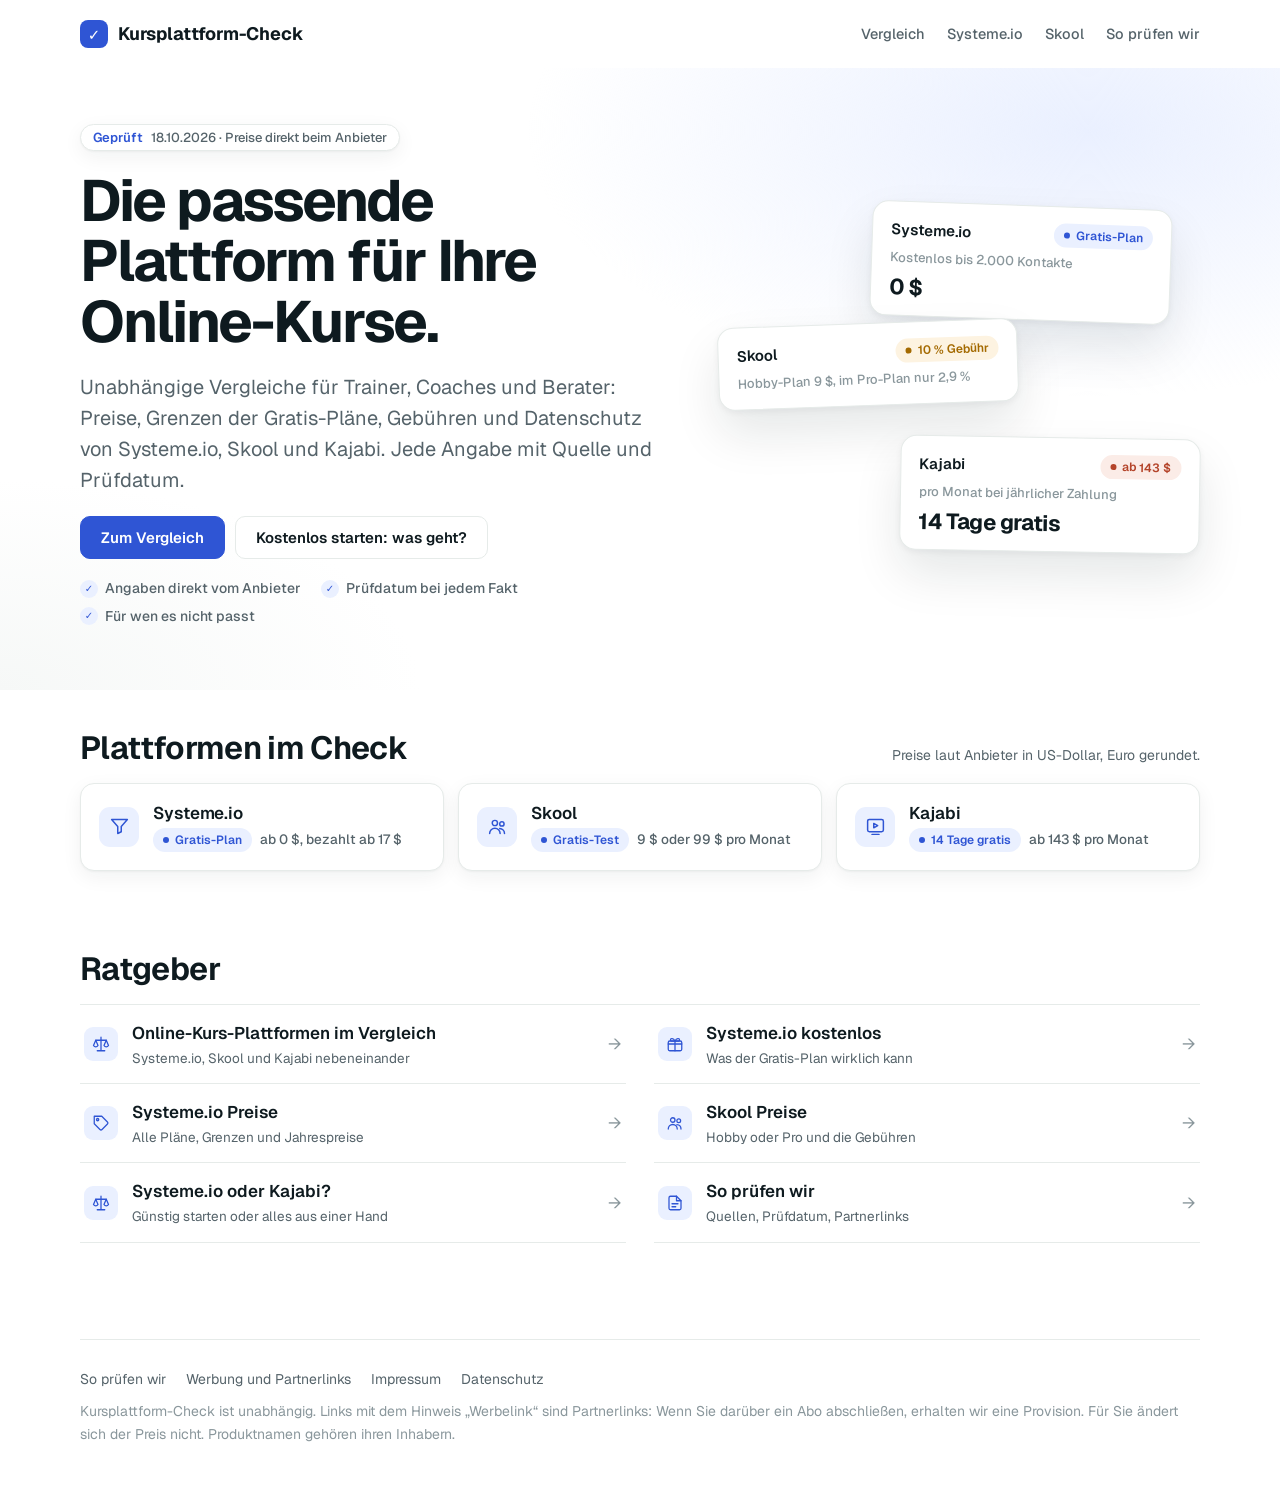
==== index.html @ 0caf2f84 "Kursplattform-Check: erste Version mit 10 Seiten Co-Authored-By: Claude Opus 5.5 <noreply@anthropic." ====
<!doctype html>
<html lang="de">
<head>
<meta charset="utf-8">
<meta name="viewport" content="width=device-width, initial-scale=1, viewport-fit=cover">
<title>Kursplattform-Check: Online-Kurs-Plattformen im Vergleich</title>
<meta name="description" content="Unabhängiger Vergleich für Trainer, Coaches und Berater: Preise, Gratis-Pläne, Gebühren und Datenschutz von Systeme.io, Skool und Kajabi. Geprüft am 18.10.2026.">
<link rel="canonical" href="https://kursplattformcheck.com/">
<link rel="icon" href="/favicon.svg" type="image/svg+xml">
<meta property="og:type" content="article"><meta property="og:site_name" content="Kursplattform-Check"><meta property="og:title" content="Kursplattform-Check: Online-Kurs-Plattformen im Vergleich"><meta property="og:description" content="Unabhängiger Vergleich für Trainer, Coaches und Berater: Preise, Gratis-Pläne, Gebühren und Datenschutz von Systeme.io, Skool und Kajabi. Geprüft am 18.10.2026."><meta property="og:url" content="https://kursplattformcheck.com/"><meta property="og:locale" content="de_DE">
<script type="application/ld+json">{"@context": "https://schema.org", "@type": "WebPage", "name": "Kursplattform-Check: Online-Kurs-Plattformen im Vergleich", "description": "Unabhängiger Vergleich für Trainer, Coaches und Berater: Preise, Gratis-Pläne, Gebühren und Datenschutz von Systeme.io, Skool und Kajabi. Geprüft am 18.10.2026.", "url": "https://kursplattformcheck.com/", "inLanguage": "de", "dateModified": "2026-10-18", "publisher": {"@type": "Organization", "name": "Kursplattform-Check", "url": "https://kursplattformcheck.com/"}}</script>
<link rel="preconnect" href="https://fonts.googleapis.com">
<link rel="preconnect" href="https://fonts.gstatic.com" crossorigin>
<link rel="stylesheet" href="https://fonts.googleapis.com/css2?family=Geist:wght@400;500;600;700&family=Geist+Mono:wght@500&display=swap">
<link rel="stylesheet" href="/styles.css">
</head>
<body>
<div class="wrap">
  <header class="mast">
    <a class="logo" href="/"><span class="tick" aria-hidden="true">✓</span>Kursplattform-Check</a>
    <nav class="nav" aria-label="Hauptnavigation">
      <a href="/online-kurs-plattformen-vergleich">Vergleich</a>
      <a href="/systeme-io">Systeme.io</a>
      <a href="/skool-preise">Skool</a>
      <a href="/so-pruefen-wir">So prüfen wir</a>
    </nav>
  </header>
  <main>
    <section class="home-hero wide">
      <div class="copy">
        <span class="pill"><b>Geprüft</b> 18.10.2026 · Preise direkt beim Anbieter</span>
        <h1>Die passende Plattform für Ihre Online-Kurse.</h1>
        <p class="lede">Unabhängige Vergleiche für Trainer, Coaches und Berater: Preise, Grenzen der Gratis-Pläne, Gebühren und Datenschutz von Systeme.io, Skool und Kajabi. Jede Angabe mit Quelle und Prüfdatum.</p>
        <div class="actions">
          <a class="btn" href="/online-kurs-plattformen-vergleich">Zum Vergleich</a>
          <a class="btn ghost" href="/systeme-io-kostenlos">Kostenlos starten: was geht?</a>
        </div>
        <ul class="trustline"><li>Angaben direkt vom Anbieter</li><li>Prüfdatum bei jedem Fakt</li><li>Für wen es nicht passt</li></ul>
      </div>
      <div class="stack" aria-hidden="true">
        <div class="mini m1"><div class="row"><span class="t">Systeme.io</span><span class="chip open">Gratis-Plan</span></div><span class="k">Kostenlos bis 2.000 Kontakte</span><span class="v">0 $</span></div>
        <div class="mini m2"><div class="row"><span class="t">Skool</span><span class="chip paused">10 % Gebühr</span></div><span class="k">Hobby-Plan 9 $, im Pro-Plan nur 2,9 %</span></div>
        <div class="mini m3"><div class="row"><span class="t">Kajabi</span><span class="chip closed">ab 143 $</span></div><span class="k">pro Monat bei jährlicher Zahlung</span><span class="v">14 Tage gratis</span></div>
      </div>
    </section>

    <section class="wide" aria-labelledby="p-h">
      <div class="section-head"><h2 id="p-h">Plattformen im Check</h2><p class="small">Preise laut Anbieter in US-Dollar, Euro gerundet.</p></div>
      <div class="grid3">
        <a class="prog" href="/systeme-io"><span class="ico"><svg viewBox="0 0 24 24" fill="none" stroke="currentColor" stroke-width="1.7" stroke-linecap="round" stroke-linejoin="round" aria-hidden="true"><path d="M3 4h18l-7 8v6l-4 2v-8z"/></svg></span><h3>Systeme.io</h3><span class="meta"><span class="chip open">Gratis-Plan</span><span>ab 0 $, bezahlt ab 17 $</span></span></a>
        <a class="prog" href="/skool-preise"><span class="ico"><svg viewBox="0 0 24 24" fill="none" stroke="currentColor" stroke-width="1.7" stroke-linecap="round" stroke-linejoin="round" aria-hidden="true"><circle cx="9" cy="8" r="3"/><circle cx="17" cy="9" r="2.5"/><path d="M3 20c0-3.3 2.7-6 6-6s6 2.7 6 6M14.5 14.2c3 .2 5.5 2.6 5.5 5.8"/></svg></span><h3>Skool</h3><span class="meta"><span class="chip open">Gratis-Test</span><span>9 $ oder 99 $ pro Monat</span></span></a>
        <a class="prog" href="/systeme-io-vs-kajabi"><span class="ico"><svg viewBox="0 0 24 24" fill="none" stroke="currentColor" stroke-width="1.7" stroke-linecap="round" stroke-linejoin="round" aria-hidden="true"><rect x="3" y="4" width="18" height="14" rx="2"/><path d="M10 8.5v5l4.5-2.5z"/><path d="M8 21h8"/></svg></span><h3>Kajabi</h3><span class="meta"><span class="chip open">14 Tage gratis</span><span>ab 143 $ pro Monat</span></span></a>
      </div>
    </section>

    <section class="wide" aria-labelledby="g-h">
      <h2 id="g-h">Ratgeber</h2>
      <div class="linklist">
        <a href="/online-kurs-plattformen-vergleich"><span class="ico"><svg viewBox="0 0 24 24" fill="none" stroke="currentColor" stroke-width="1.7" stroke-linecap="round" stroke-linejoin="round" aria-hidden="true"><path d="M12 3v18M7 21h10M5 7h14"/><path d="M5 7l-3 7a3.5 3.5 0 0 0 6 0zM19 7l-3 7a3.5 3.5 0 0 0 6 0z"/></svg></span><span><b>Online-Kurs-Plattformen im Vergleich</b><span class="sub">Systeme.io, Skool und Kajabi nebeneinander</span></span></a>
        <a href="/systeme-io-kostenlos"><span class="ico"><svg viewBox="0 0 24 24" fill="none" stroke="currentColor" stroke-width="1.7" stroke-linecap="round" stroke-linejoin="round" aria-hidden="true"><rect x="3" y="8" width="18" height="13" rx="2"/><path d="M12 8v13M3 12h18M12 8c-2-4-6-4-6-1.5S9 8 12 8zm0 0c2-4 6-4 6-1.5S15 8 12 8z"/></svg></span><span><b>Systeme.io kostenlos</b><span class="sub">Was der Gratis-Plan wirklich kann</span></span></a>
        <a href="/systeme-io-preise"><span class="ico"><svg viewBox="0 0 24 24" fill="none" stroke="currentColor" stroke-width="1.7" stroke-linecap="round" stroke-linejoin="round" aria-hidden="true"><path d="M20.6 13.4l-7.2 7.2a2 2 0 0 1-2.8 0L3 13V3h10l7.6 7.6a2 2 0 0 1 0 2.8z"/><circle cx="7.5" cy="7.5" r="1.5"/></svg></span><span><b>Systeme.io Preise</b><span class="sub">Alle Pläne, Grenzen und Jahrespreise</span></span></a>
        <a href="/skool-preise"><span class="ico"><svg viewBox="0 0 24 24" fill="none" stroke="currentColor" stroke-width="1.7" stroke-linecap="round" stroke-linejoin="round" aria-hidden="true"><circle cx="9" cy="8" r="3"/><circle cx="17" cy="9" r="2.5"/><path d="M3 20c0-3.3 2.7-6 6-6s6 2.7 6 6M14.5 14.2c3 .2 5.5 2.6 5.5 5.8"/></svg></span><span><b>Skool Preise</b><span class="sub">Hobby oder Pro und die Gebühren</span></span></a>
        <a href="/systeme-io-vs-kajabi"><span class="ico"><svg viewBox="0 0 24 24" fill="none" stroke="currentColor" stroke-width="1.7" stroke-linecap="round" stroke-linejoin="round" aria-hidden="true"><path d="M12 3v18M7 21h10M5 7h14"/><path d="M5 7l-3 7a3.5 3.5 0 0 0 6 0zM19 7l-3 7a3.5 3.5 0 0 0 6 0z"/></svg></span><span><b>Systeme.io oder Kajabi?</b><span class="sub">Günstig starten oder alles aus einer Hand</span></span></a>
        <a href="/so-pruefen-wir"><span class="ico"><svg viewBox="0 0 24 24" fill="none" stroke="currentColor" stroke-width="1.7" stroke-linecap="round" stroke-linejoin="round" aria-hidden="true"><path d="M14 3H6a2 2 0 0 0-2 2v14a2 2 0 0 0 2 2h12a2 2 0 0 0 2-2V9z"/><path d="M14 3v6h6M8 13h8M8 17h5"/></svg></span><span><b>So prüfen wir</b><span class="sub">Quellen, Prüfdatum, Partnerlinks</span></span></a>
      </div>
    </section>
  </main>

  <footer>
    <nav aria-label="Fußzeile"><a href="/so-pruefen-wir">So prüfen wir</a><a href="/so-pruefen-wir#werbung">Werbung und Partnerlinks</a><a href="/impressum">Impressum</a><a href="/datenschutz">Datenschutz</a></nav>
    <p>Kursplattform-Check ist unabhängig. Links mit dem Hinweis „Werbelink“ sind Partnerlinks: Wenn Sie darüber ein Abo abschließen, erhalten wir eine Provision. Für Sie ändert sich der Preis nicht. Produktnamen gehören ihren Inhabern.</p>
  </footer>
</div>
<script defer src="https://static.cloudflareinsights.com/beacon.min.js" data-cf-beacon='{"token": "96a911f5229b49dcb7c560c0ac0df2f9"}'></script>
</body>
</html>
---- styles.css ----
/* Layout: calm, modern product site. Light surfaces, one teal accent, generous whitespace, compact cards. */
:root{
  --bg:#ffffff; --bg-2:#f6f8f7; --card:#ffffff; --ink:#0e1a1f; --ink-2:#55636a; --ink-3:#8a979c; --line:#e6ebe9;
  --accent:#2f55d4; --accent-ink:#ffffff; --accent-soft:#eaf0ff; --warn:#a46a00; --warn-soft:#fdf3e1; --bad:#b4442a; --bad-soft:#fbece7;
  --shadow:0 1px 2px rgba(14,26,31,.04),0 6px 20px rgba(14,26,31,.06); --shadow-lg:0 2px 6px rgba(14,26,31,.05),0 24px 48px rgba(14,26,31,.10);
  --sans:"Geist", ui-sans-serif, system-ui, -apple-system, "Segoe UI", sans-serif; --mono:"Geist Mono", ui-monospace, Menlo, monospace;
  --r:14px;
}
@media (prefers-color-scheme:dark){:root:not([data-theme="light"]){
  --bg:#0c1214; --bg-2:#11191c; --card:#141d20; --ink:#e9efee; --ink-2:#a3b0b4; --ink-3:#74838a; --line:#223036;
  --accent:#8aa6ff; --accent-ink:#0b1430; --accent-soft:#17213f; --warn:#e5b453; --warn-soft:#2c2412; --bad:#ec8b6f; --bad-soft:#33201a;
  --shadow:0 1px 2px rgba(0,0,0,.3),0 6px 20px rgba(0,0,0,.3); --shadow-lg:0 2px 6px rgba(0,0,0,.3),0 24px 48px rgba(0,0,0,.45); color-scheme:dark}}
:root[data-theme="dark"]{
  --bg:#0c1214; --bg-2:#11191c; --card:#141d20; --ink:#e9efee; --ink-2:#a3b0b4; --ink-3:#74838a; --line:#223036;
  --accent:#8aa6ff; --accent-ink:#0b1430; --accent-soft:#17213f; --warn:#e5b453; --warn-soft:#2c2412; --bad:#ec8b6f; --bad-soft:#33201a;
  --shadow:0 1px 2px rgba(0,0,0,.3),0 6px 20px rgba(0,0,0,.3); --shadow-lg:0 2px 6px rgba(0,0,0,.3),0 24px 48px rgba(0,0,0,.45); color-scheme:dark}

*{box-sizing:border-box}
html{-webkit-text-size-adjust:100%;scroll-behavior:smooth}
body{margin:0;background:var(--bg);color:var(--ink);font:400 17px/1.65 var(--sans);overflow-x:clip;
  padding-left:max(20px, env(safe-area-inset-left, 0px));padding-right:max(20px, env(safe-area-inset-right, 0px))}
a{color:var(--accent);text-decoration-thickness:1px;text-underline-offset:3px}
a:focus-visible,button:focus-visible,input:focus-visible,summary:focus-visible{outline:2px solid var(--accent);outline-offset:3px;border-radius:6px}
p{margin:0}
.wrap{max-width:1120px;margin:0 auto}
.draftbar{margin:0 calc(-1 * max(20px, env(safe-area-inset-left, 0px)));padding:6px 20px;background:var(--warn-soft);color:var(--warn);font:500 12px/1.4 var(--mono);text-align:center}

/* header */
.mast{display:flex;flex-wrap:wrap;align-items:center;justify-content:space-between;gap:10px 28px;padding-block:20px}
.logo{display:flex;align-items:center;gap:10px;font:700 18px/1 var(--sans);letter-spacing:-.01em;color:var(--ink);text-decoration:none}
.logo .tick{display:inline-grid;place-items:center;width:28px;height:28px;border-radius:8px;background:var(--accent);color:var(--accent-ink);font-size:15px;font-weight:700}
.nav{display:flex;flex-wrap:wrap;gap:4px 22px;font:500 14.5px/1.4 var(--sans)}
.nav a{color:var(--ink-2);text-decoration:none}
.nav a:hover,.nav a[aria-current="page"]{color:var(--ink)}

/* type */
h1,h2,h3{margin:0;font-family:var(--sans);text-wrap:balance;color:var(--ink)}
h1{font-weight:700;font-size:clamp(34px,5.4vw,58px);line-height:1.04;letter-spacing:-.035em}
h2{font-weight:650;font-size:clamp(24px,3vw,32px);line-height:1.15;letter-spacing:-.02em}
h3{font-weight:600;font-size:17px;line-height:1.3;letter-spacing:-.005em}
.eyebrow{font:600 12.5px/1.3 var(--sans);letter-spacing:.06em;text-transform:uppercase;color:var(--accent)}
.lede{font-size:clamp(18px,2vw,20px);line-height:1.55;color:var(--ink-2);max-width:60ch}
.small{font-size:14px;line-height:1.55;color:var(--ink-2)}
.mono{font-family:var(--mono)}

/* page hero (subpages) */
.hero{position:relative;isolation:isolate;display:grid;gap:16px;padding-block:56px 44px;max-width:820px}
.hero::before{content:"";position:absolute;inset:0 calc(50% - 50vw);z-index:-1;
  background:radial-gradient(700px 320px at 12% 0%, var(--accent-soft), transparent 70%),linear-gradient(var(--bg-2),var(--bg))}
.badge-icon{width:48px;height:48px;border-radius:12px;display:grid;place-items:center;background:var(--card);border:1px solid var(--line);color:var(--accent);box-shadow:var(--shadow)}
.badge-icon svg{width:24px;height:24px}
.actions{display:flex;flex-wrap:wrap;gap:10px;align-items:center}
.stamp{display:inline-flex;align-items:center;gap:6px;font:500 13px/1 var(--sans);color:var(--ink-2);padding:7px 11px;border-radius:999px;background:var(--card);border:1px solid var(--line)}
.stamp span:first-child{color:var(--accent);font-weight:600}
.stamp span:first-child::before{content:"✓ "}
.disclosure{font-size:12.5px;color:var(--ink-3)}

/* chips */
.chip{display:inline-flex;align-items:center;gap:6px;font:600 12px/1 var(--sans);padding:6px 10px;border-radius:999px;white-space:nowrap}
.chip::before{content:"";width:6px;height:6px;border-radius:50%;background:currentColor}
.chip.open{background:var(--accent-soft);color:var(--accent)}
.chip.paused{background:var(--warn-soft);color:var(--warn)}
.chip.closed{background:var(--bad-soft);color:var(--bad)}

/* sections */
main > section{display:grid;gap:16px;padding-block:40px;max-width:820px}
main > section.wide{max-width:none}
section > p, section > ul, section > ol{max-width:68ch}
.section-head{display:flex;justify-content:space-between;align-items:end;gap:16px;flex-wrap:wrap}

/* tables */
.sheet{overflow-x:auto;background:var(--card);border:1px solid var(--line);border-radius:var(--r);box-shadow:var(--shadow)}
table{width:100%;border-collapse:collapse;font:15px/1.5 var(--sans)}
th,td{text-align:left;vertical-align:top;padding:13px 16px;border-bottom:1px solid var(--line)}
tr:last-child td{border-bottom:0}
thead th{font:600 12px/1.3 var(--sans);letter-spacing:.05em;text-transform:uppercase;color:var(--ink-3);background:var(--bg-2)}
td:first-child{font-weight:550;color:var(--ink)}
td.v{font:500 12.5px/1.4 var(--sans);white-space:nowrap}
td.v a{color:var(--ink-3)}
td.num{font-variant-numeric:tabular-nums;white-space:nowrap;font-weight:600}
@media (max-width:640px){table{font-size:14px}th,td{padding:10px}td.v,td.num{white-space:normal}}

/* fit */
.fit{display:grid;grid-template-columns:1fr 1fr;gap:14px}
.fit > div{min-width:0;background:var(--card);border:1px solid var(--line);border-radius:var(--r);padding:20px;box-shadow:var(--shadow)}
.fit h3{margin-bottom:10px;display:flex;align-items:center;gap:8px}
.fit > div:first-child h3::before{content:"✓";display:grid;place-items:center;width:22px;height:22px;border-radius:50%;background:var(--accent-soft);color:var(--accent);font-size:12px;flex:none}
.fit > div:last-child h3::before{content:"✕";display:grid;place-items:center;width:22px;height:22px;border-radius:50%;background:var(--bad-soft);color:var(--bad);font-size:11px;flex:none}
.fit ul{margin:0;padding-left:18px;font-size:15.5px;color:var(--ink-2);display:grid;gap:6px}
@media (max-width:640px){.fit{grid-template-columns:1fr}}

/* buttons */
.btn{display:inline-flex;align-items:center;justify-content:center;gap:8px;padding:13px 20px;border-radius:10px;border:1px solid var(--accent);background:var(--accent);color:var(--accent-ink);font:600 15px/1 var(--sans);text-decoration:none;cursor:pointer;transition:transform .12s ease, box-shadow .12s ease}
.btn:hover{transform:translateY(-1px);box-shadow:0 6px 18px rgba(47,85,212,.25)}
.btn.ghost{background:var(--card);color:var(--ink);border-color:var(--line)}
.btn[disabled]{opacity:.55;cursor:not-allowed;transform:none;box-shadow:none}
.aff{font:500 11.5px/1.3 var(--sans);color:var(--ink-3)}

/* forms, alert */
.alert{background:var(--card);border:1px solid var(--line);border-radius:var(--r);padding:22px;display:grid;gap:12px;box-shadow:var(--shadow)}
form{display:flex;flex-wrap:wrap;gap:8px}
input[type="email"]{flex:1 1 220px;min-width:0;padding:13px 14px;border:1px solid var(--line);border-radius:10px;background:var(--bg-2);color:var(--ink);font:16px var(--sans)}
.note{font-size:13.5px;color:var(--accent)}

/* chooser */
.chooser{background:var(--card);border:1px solid var(--line);border-radius:var(--r);padding:22px;display:grid;gap:18px;box-shadow:var(--shadow)}
fieldset{border:0;margin:0;padding:0;display:grid;gap:8px}
legend{font:600 16px/1.35 var(--sans);margin-bottom:8px}
.opts{display:flex;flex-wrap:wrap;gap:8px}
.opts label{display:inline-flex;align-items:center;gap:8px;padding:10px 14px;border:1px solid var(--line);border-radius:10px;font:500 15px/1.2 var(--sans);cursor:pointer;background:var(--bg-2)}
.opts label:has(input:checked){border-color:var(--accent);background:var(--accent-soft)}
.opts input{accent-color:var(--accent)}
.result{border-top:1px solid var(--line);padding-top:16px;display:grid;gap:8px}
.result h3{font-size:22px}

/* lists */
.steps{margin:0;padding-left:22px;display:grid;gap:10px;color:var(--ink-2)}
.corr{font:13px/1.5 var(--mono);color:var(--ink-3)}

/* FAQ */
.faq{display:grid;border-top:1px solid var(--line)}
.faq details{border-bottom:1px solid var(--line);padding:16px 0}
.faq summary{cursor:pointer;font:600 16.5px/1.4 var(--sans);list-style:none;display:flex;justify-content:space-between;gap:12px}
.faq summary::-webkit-details-marker{display:none}
.faq summary::after{content:"+";font:400 22px/1 var(--sans);color:var(--ink-3)}
.faq details[open] summary::after{content:"–"}
.faq details p{margin-top:8px;font-size:15.5px;color:var(--ink-2)}

/* icons */
.ico{width:40px;height:40px;border-radius:11px;display:grid;place-items:center;background:var(--accent-soft);color:var(--accent);flex:none}
.ico svg{width:21px;height:21px}

/* ===== homepage ===== */
.home-hero{position:relative;isolation:isolate;display:grid;grid-template-columns:minmax(0,1.1fr) minmax(0,.9fr);gap:48px;align-items:center;padding-block:56px 64px}
.home-hero::before{content:"";position:absolute;inset:0 calc(50% - 50vw);z-index:-1;
  background:radial-gradient(800px 380px at 85% 10%, var(--accent-soft), transparent 70%),radial-gradient(600px 300px at 0% 100%, var(--bg-2), transparent 70%)}
.home-hero .copy{display:grid;gap:20px;min-width:0}
.pill{justify-self:start;display:inline-flex;align-items:center;gap:8px;padding:6px 12px;border-radius:999px;background:var(--card);border:1px solid var(--line);font:500 13px/1 var(--sans);color:var(--ink-2);box-shadow:var(--shadow)}
.pill b{color:var(--accent);font-weight:600}
.trustline{display:flex;flex-wrap:wrap;gap:8px 20px;margin:0;padding:0;list-style:none;font:500 14px/1.4 var(--sans);color:var(--ink-2)}
.trustline li{display:flex;align-items:center;gap:7px}
.trustline li::before{content:"✓";display:grid;place-items:center;width:18px;height:18px;border-radius:50%;background:var(--accent-soft);color:var(--accent);font-size:10px;font-weight:700}
.stack{position:relative;min-height:340px;min-width:0}
.mini{position:absolute;width:min(300px,82%);background:var(--card);border:1px solid var(--line);border-radius:16px;padding:16px 18px;box-shadow:var(--shadow-lg);display:grid;gap:8px}
.mini .row{display:flex;justify-content:space-between;align-items:center;gap:10px}
.mini .k{font:500 13px/1.3 var(--sans);color:var(--ink-3)}
.mini .v{font:700 22px/1.1 var(--sans);letter-spacing:-.02em}
.mini .t{font:600 15px/1.3 var(--sans)}
.mini.m1{top:0;right:6%;transform:rotate(2deg)}
.mini.m2{top:118px;left:0;transform:rotate(-2deg)}
.mini.m3{top:232px;right:0;transform:rotate(1deg)}
@media (max-width:860px){.home-hero{grid-template-columns:1fr;gap:28px;padding-block:36px 40px}.stack{min-height:0;display:grid;gap:12px}.mini{position:static;width:100%;transform:none}}

.grid3{display:grid;grid-template-columns:repeat(3,minmax(0,1fr));gap:14px}
@media (max-width:900px){.grid3{grid-template-columns:repeat(2,minmax(0,1fr))}}
@media (max-width:560px){.grid3{grid-template-columns:1fr}}
.prog{display:grid;grid-template-columns:auto 1fr;gap:4px 14px;align-items:center;background:var(--card);border:1px solid var(--line);border-radius:var(--r);padding:18px;text-decoration:none;color:inherit;box-shadow:var(--shadow);transition:transform .15s ease, box-shadow .15s ease;min-width:0}
.prog:hover{transform:translateY(-2px);box-shadow:var(--shadow-lg)}
.prog .ico{grid-row:span 2}
.prog .meta{display:flex;align-items:center;gap:8px;flex-wrap:wrap;font:500 13.5px/1.3 var(--sans);color:var(--ink-2)}

.linklist{display:grid;grid-template-columns:1fr 1fr;gap:0 28px;border-top:1px solid var(--line)}
.linklist a{display:flex;align-items:center;gap:14px;padding:14px 4px;border-bottom:1px solid var(--line);text-decoration:none;color:var(--ink);min-width:0}
.linklist a::after{content:"→";margin-left:auto;color:var(--ink-3);transition:transform .15s ease}
.linklist a:hover::after{transform:translateX(3px);color:var(--accent)}
.linklist .ico{width:34px;height:34px;border-radius:9px}
.linklist .ico svg{width:18px;height:18px}
.linklist b{font-weight:600}
.linklist .sub{display:block;font-size:13.5px;color:var(--ink-2)}
@media (max-width:700px){.linklist{grid-template-columns:1fr}}

.band{display:flex;flex-wrap:wrap;align-items:center;justify-content:space-between;gap:16px 28px;background:var(--accent-soft);border-radius:18px;padding:26px 28px}
.band .txt{display:grid;gap:4px;min-width:0;flex:1 1 320px}
.band form{flex:1 1 340px}

/* footer */
footer{margin-top:56px;padding-block:28px 40px;border-top:1px solid var(--line);display:grid;gap:10px;font:14px/1.6 var(--sans);color:var(--ink-3)}
footer nav{display:flex;flex-wrap:wrap;gap:6px 20px}
footer a{color:var(--ink-2);text-decoration:none}
footer a:hover{color:var(--ink)}

/* legacy class shims */
.trust,.hero-art,.report{display:none}
.briefs,.guides{display:grid;gap:12px}
@media (prefers-reduced-motion:reduce){*{transition:none!important;animation:none!important;scroll-behavior:auto!important}}
.hero{max-width:none}
.hero > *{max-width:820px}
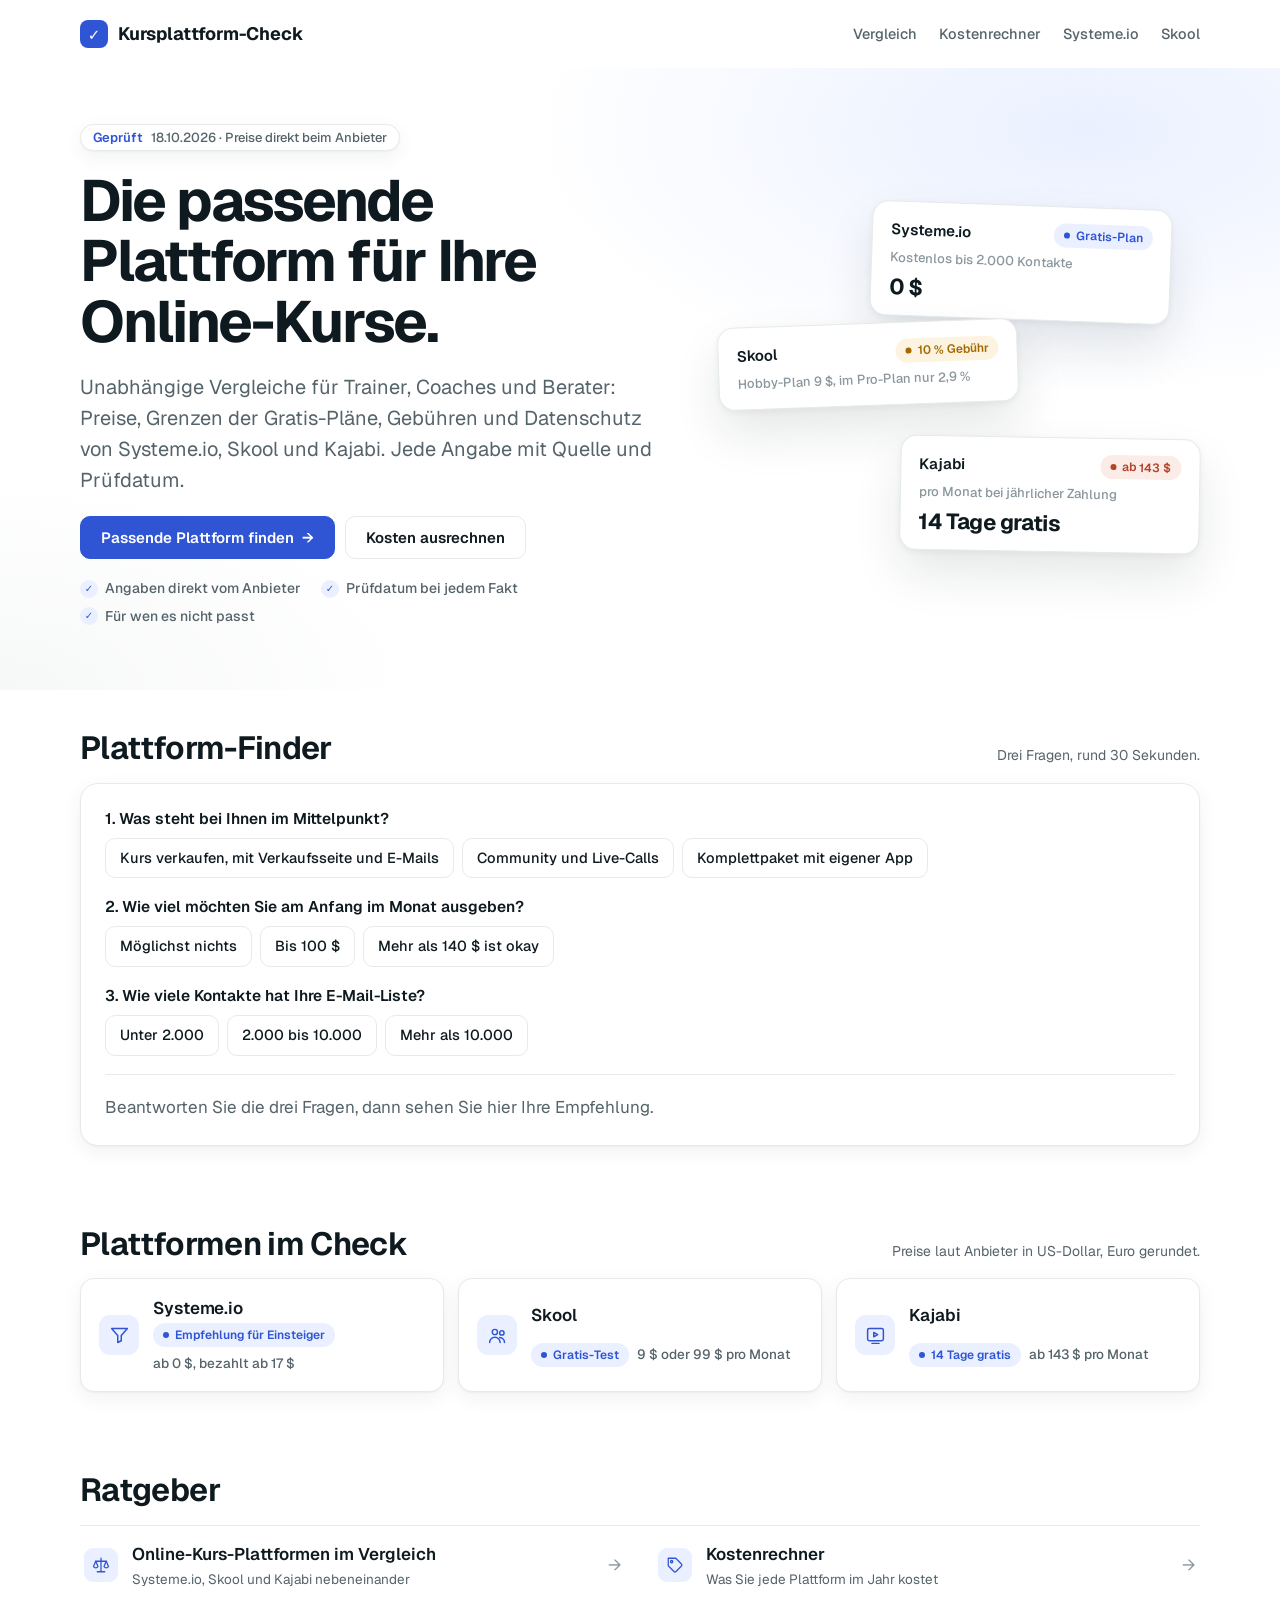
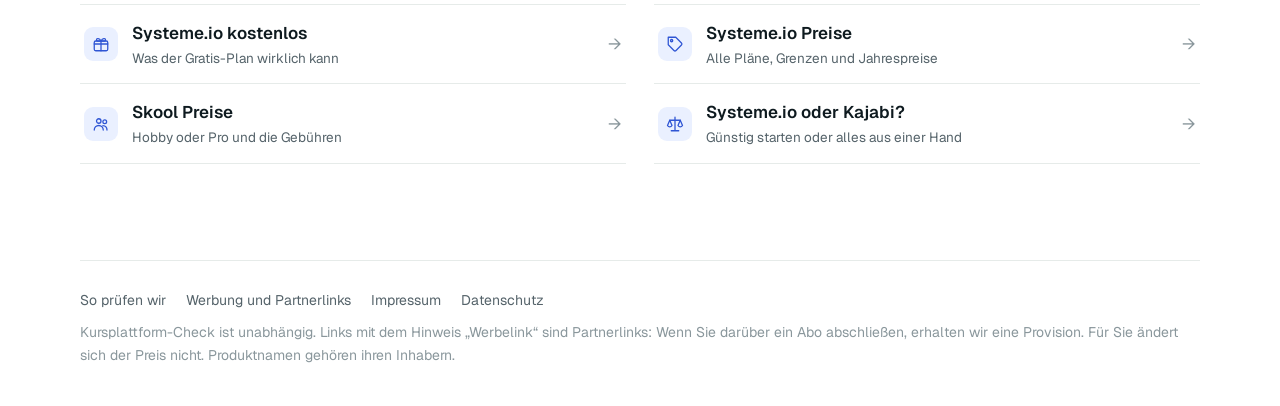
==== commit 4fe08bbc: "Mehr Abschlüsse: Plattform-Finder, Kostenrechner, Empfehlungsbox, CTAs mit Sicherheitshinweisen, Sti" ====
--- a/index.html
+++ b/index.html
@@ -20,9 +20,9 @@
     <a class="logo" href="/"><span class="tick" aria-hidden="true">✓</span>Kursplattform-Check</a>
     <nav class="nav" aria-label="Hauptnavigation">
       <a href="/online-kurs-plattformen-vergleich">Vergleich</a>
+      <a href="/kostenrechner">Kostenrechner</a>
       <a href="/systeme-io">Systeme.io</a>
       <a href="/skool-preise">Skool</a>
-      <a href="/so-pruefen-wir">So prüfen wir</a>
     </nav>
   </header>
   <main>
@@ -32,8 +32,8 @@
         <h1>Die passende Plattform für Ihre Online-Kurse.</h1>
         <p class="lede">Unabhängige Vergleiche für Trainer, Coaches und Berater: Preise, Grenzen der Gratis-Pläne, Gebühren und Datenschutz von Systeme.io, Skool und Kajabi. Jede Angabe mit Quelle und Prüfdatum.</p>
         <div class="actions">
-          <a class="btn" href="/online-kurs-plattformen-vergleich">Zum Vergleich</a>
-          <a class="btn ghost" href="/systeme-io-kostenlos">Kostenlos starten: was geht?</a>
+          <a class="btn" href="#finder">Passende Plattform finden <span aria-hidden="true">→</span></a>
+          <a class="btn ghost" href="/kostenrechner">Kosten ausrechnen</a>
         </div>
         <ul class="trustline"><li>Angaben direkt vom Anbieter</li><li>Prüfdatum bei jedem Fakt</li><li>Für wen es nicht passt</li></ul>
       </div>
@@ -44,10 +44,48 @@
       </div>
     </section>
 
+    <section class="wide" id="finder" aria-labelledby="fi-h">
+      <div class="section-head"><h2 id="fi-h">Plattform-Finder</h2><p class="small">Drei Fragen, rund 30 Sekunden.</p></div>
+      <form class="finder" id="fi" onsubmit="return false">
+        <fieldset><legend>1. Was steht bei Ihnen im Mittelpunkt?</legend><div class="opts">
+          <label><input type="radio" name="f" value="kurs"><span>Kurs verkaufen, mit Verkaufsseite und E-Mails</span></label>
+          <label><input type="radio" name="f" value="com"><span>Community und Live-Calls</span></label>
+          <label><input type="radio" name="f" value="app"><span>Komplettpaket mit eigener App</span></label></div></fieldset>
+        <fieldset><legend>2. Wie viel möchten Sie am Anfang im Monat ausgeben?</legend><div class="opts">
+          <label><input type="radio" name="b" value="0"><span>Möglichst nichts</span></label>
+          <label><input type="radio" name="b" value="100"><span>Bis 100 $</span></label>
+          <label><input type="radio" name="b" value="max"><span>Mehr als 140 $ ist okay</span></label></div></fieldset>
+        <fieldset><legend>3. Wie viele Kontakte hat Ihre E-Mail-Liste?</legend><div class="opts">
+          <label><input type="radio" name="k" value="s"><span>Unter 2.000</span></label>
+          <label><input type="radio" name="k" value="m"><span>2.000 bis 10.000</span></label>
+          <label><input type="radio" name="k" value="l"><span>Mehr als 10.000</span></label></div></fieldset>
+        <div class="result" id="fr" aria-live="polite"><p>Beantworten Sie die drei Fragen, dann sehen Sie hier Ihre Empfehlung.</p></div>
+      </form>
+      <script>
+      (function(){
+        var F=document.getElementById('fi'),R=document.getElementById('fr');
+        var N={systeme:['0 $','ohne Kreditkarte','keine Laufzeit'],skool:['Gratis-Test','monatlich kündbar'],kajabi:['14 Tage gratis','30 Tage Geld zurück']};
+        var P={systeme:'/systeme-io',skool:'/skool-preise',kajabi:'/systeme-io-vs-kajabi'};
+        function show(k,name,why,label){
+          R.innerHTML='<p class="eyebrow">Ihre Empfehlung</p><h3>'+name+'</h3><p>'+why+'</p><div class="cta"><div class="actions"><a class="btn" href="/go/'+k+'" rel="sponsored nofollow">'+label+' <span aria-hidden="true">→</span></a><span class="aff">Werbelink</span></div><ul class="assure">'+N[k].map(function(x){return '<li>'+x+'</li>'}).join('')+'</ul></div><p class="small"><a href="'+P[k]+'">Details und Grenzen ansehen</a> · <a href="/kostenrechner">Kosten für Ihren Fall ausrechnen</a></p>';
+        }
+        F.addEventListener('change',function(){
+          var f=(F.querySelector('[name=f]:checked')||{}).value,b=(F.querySelector('[name=b]:checked')||{}).value,k=(F.querySelector('[name=k]:checked')||{}).value;
+          if(!f||!b||!k){return}
+          var plan=k==='s'?'Der Gratis-Plan reicht für bis zu 2.000 Kontakte.':(k==='m'?'Für Ihre Liste passt Startup (17 $, bis 5.000 Kontakte) oder Webinar (47 $, bis 10.000 Kontakte).':'Für Ihre Liste passt Unlimited (97 $, unbegrenzte Kontakte).');
+          if(f==='app'&&b==='max'){show('kajabi','Kajabi','Eine eigene App im App Store gibt es bei Kajabi im Pro-Plan für 399 $ im Monat bei Jahreszahlung. Basic ab 143 $ enthält schon Kurse, Website, E-Mails und Community.','Kajabi 14 Tage testen');return}
+          if(f==='com'&&b!=='0'){show('skool','Skool','Skool ist ganz auf Community und Live-Calls ausgelegt. Bei wenig Umsatz ist Hobby für 9 $ günstiger, ab rund 1.270 $ Umsatz im Monat lohnt sich Pro für 99 $.','Skool kostenlos testen');return}
+          var why=f==='com'?'Der Gratis-Plan von Systeme.io enthält bereits eine Community und einen Kurs. So starten Sie ohne Kosten und wechseln erst, wenn es sich lohnt. ':(f==='app'?'Eine eigene App gibt es bei Kajabi erst ab 399 $ im Monat. Für Ihr Budget ist Systeme.io die bessere Wahl. ':'Kurs, Verkaufsseite und E-Mail-Marketing laufen in einem Werkzeug, ohne Transaktionsgebühr. ');
+          show('systeme','Systeme.io',why+plan,'Systeme.io kostenlos starten');
+        });
+      })();
+      </script>
+    </section>
+
     <section class="wide" aria-labelledby="p-h">
       <div class="section-head"><h2 id="p-h">Plattformen im Check</h2><p class="small">Preise laut Anbieter in US-Dollar, Euro gerundet.</p></div>
       <div class="grid3">
-        <a class="prog" href="/systeme-io"><span class="ico"><svg viewBox="0 0 24 24" fill="none" stroke="currentColor" stroke-width="1.7" stroke-linecap="round" stroke-linejoin="round" aria-hidden="true"><path d="M3 4h18l-7 8v6l-4 2v-8z"/></svg></span><h3>Systeme.io</h3><span class="meta"><span class="chip open">Gratis-Plan</span><span>ab 0 $, bezahlt ab 17 $</span></span></a>
+        <a class="prog" href="/systeme-io"><span class="ico"><svg viewBox="0 0 24 24" fill="none" stroke="currentColor" stroke-width="1.7" stroke-linecap="round" stroke-linejoin="round" aria-hidden="true"><path d="M3 4h18l-7 8v6l-4 2v-8z"/></svg></span><h3>Systeme.io</h3><span class="meta"><span class="chip open">Empfehlung für Einsteiger</span><span>ab 0 $, bezahlt ab 17 $</span></span></a>
         <a class="prog" href="/skool-preise"><span class="ico"><svg viewBox="0 0 24 24" fill="none" stroke="currentColor" stroke-width="1.7" stroke-linecap="round" stroke-linejoin="round" aria-hidden="true"><circle cx="9" cy="8" r="3"/><circle cx="17" cy="9" r="2.5"/><path d="M3 20c0-3.3 2.7-6 6-6s6 2.7 6 6M14.5 14.2c3 .2 5.5 2.6 5.5 5.8"/></svg></span><h3>Skool</h3><span class="meta"><span class="chip open">Gratis-Test</span><span>9 $ oder 99 $ pro Monat</span></span></a>
         <a class="prog" href="/systeme-io-vs-kajabi"><span class="ico"><svg viewBox="0 0 24 24" fill="none" stroke="currentColor" stroke-width="1.7" stroke-linecap="round" stroke-linejoin="round" aria-hidden="true"><rect x="3" y="4" width="18" height="14" rx="2"/><path d="M10 8.5v5l4.5-2.5z"/><path d="M8 21h8"/></svg></span><h3>Kajabi</h3><span class="meta"><span class="chip open">14 Tage gratis</span><span>ab 143 $ pro Monat</span></span></a>
       </div>
@@ -57,11 +95,11 @@
       <h2 id="g-h">Ratgeber</h2>
       <div class="linklist">
         <a href="/online-kurs-plattformen-vergleich"><span class="ico"><svg viewBox="0 0 24 24" fill="none" stroke="currentColor" stroke-width="1.7" stroke-linecap="round" stroke-linejoin="round" aria-hidden="true"><path d="M12 3v18M7 21h10M5 7h14"/><path d="M5 7l-3 7a3.5 3.5 0 0 0 6 0zM19 7l-3 7a3.5 3.5 0 0 0 6 0z"/></svg></span><span><b>Online-Kurs-Plattformen im Vergleich</b><span class="sub">Systeme.io, Skool und Kajabi nebeneinander</span></span></a>
+        <a href="/kostenrechner"><span class="ico"><svg viewBox="0 0 24 24" fill="none" stroke="currentColor" stroke-width="1.7" stroke-linecap="round" stroke-linejoin="round" aria-hidden="true"><path d="M20.6 13.4l-7.2 7.2a2 2 0 0 1-2.8 0L3 13V3h10l7.6 7.6a2 2 0 0 1 0 2.8z"/><circle cx="7.5" cy="7.5" r="1.5"/></svg></span><span><b>Kostenrechner</b><span class="sub">Was Sie jede Plattform im Jahr kostet</span></span></a>
         <a href="/systeme-io-kostenlos"><span class="ico"><svg viewBox="0 0 24 24" fill="none" stroke="currentColor" stroke-width="1.7" stroke-linecap="round" stroke-linejoin="round" aria-hidden="true"><rect x="3" y="8" width="18" height="13" rx="2"/><path d="M12 8v13M3 12h18M12 8c-2-4-6-4-6-1.5S9 8 12 8zm0 0c2-4 6-4 6-1.5S15 8 12 8z"/></svg></span><span><b>Systeme.io kostenlos</b><span class="sub">Was der Gratis-Plan wirklich kann</span></span></a>
         <a href="/systeme-io-preise"><span class="ico"><svg viewBox="0 0 24 24" fill="none" stroke="currentColor" stroke-width="1.7" stroke-linecap="round" stroke-linejoin="round" aria-hidden="true"><path d="M20.6 13.4l-7.2 7.2a2 2 0 0 1-2.8 0L3 13V3h10l7.6 7.6a2 2 0 0 1 0 2.8z"/><circle cx="7.5" cy="7.5" r="1.5"/></svg></span><span><b>Systeme.io Preise</b><span class="sub">Alle Pläne, Grenzen und Jahrespreise</span></span></a>
         <a href="/skool-preise"><span class="ico"><svg viewBox="0 0 24 24" fill="none" stroke="currentColor" stroke-width="1.7" stroke-linecap="round" stroke-linejoin="round" aria-hidden="true"><circle cx="9" cy="8" r="3"/><circle cx="17" cy="9" r="2.5"/><path d="M3 20c0-3.3 2.7-6 6-6s6 2.7 6 6M14.5 14.2c3 .2 5.5 2.6 5.5 5.8"/></svg></span><span><b>Skool Preise</b><span class="sub">Hobby oder Pro und die Gebühren</span></span></a>
         <a href="/systeme-io-vs-kajabi"><span class="ico"><svg viewBox="0 0 24 24" fill="none" stroke="currentColor" stroke-width="1.7" stroke-linecap="round" stroke-linejoin="round" aria-hidden="true"><path d="M12 3v18M7 21h10M5 7h14"/><path d="M5 7l-3 7a3.5 3.5 0 0 0 6 0zM19 7l-3 7a3.5 3.5 0 0 0 6 0z"/></svg></span><span><b>Systeme.io oder Kajabi?</b><span class="sub">Günstig starten oder alles aus einer Hand</span></span></a>
-        <a href="/so-pruefen-wir"><span class="ico"><svg viewBox="0 0 24 24" fill="none" stroke="currentColor" stroke-width="1.7" stroke-linecap="round" stroke-linejoin="round" aria-hidden="true"><path d="M14 3H6a2 2 0 0 0-2 2v14a2 2 0 0 0 2 2h12a2 2 0 0 0 2-2V9z"/><path d="M14 3v6h6M8 13h8M8 17h5"/></svg></span><span><b>So prüfen wir</b><span class="sub">Quellen, Prüfdatum, Partnerlinks</span></span></a>
       </div>
     </section>
   </main>
--- a/styles.css
+++ b/styles.css
@@ -185,3 +185,50 @@
 @media (prefers-reduced-motion:reduce){*{transition:none!important;animation:none!important;scroll-behavior:auto!important}}
 .hero{max-width:none}
 .hero > *{max-width:820px}
+
+/* --- Conversion components --- */
+.cta{display:grid;gap:8px;margin-top:6px}
+.assure{list-style:none;margin:0;padding:0;display:flex;flex-wrap:wrap;gap:6px 14px;font:500 13px/1.3 var(--sans);color:var(--ink-2)}
+.assure li{display:inline-flex;align-items:center;gap:6px}
+.assure li::before{content:"✓";color:var(--accent);font-weight:700}
+.hero .cta{margin-top:4px}
+.pick{display:grid;gap:14px;background:var(--card);border:1.5px solid var(--accent);border-radius:calc(var(--r) + 4px);padding:22px;box-shadow:var(--shadow-lg);margin-block:8px 0}
+.pick-top{display:grid;gap:6px}
+.pick-top .chip{justify-self:start}
+.pick-top h2{margin:4px 0 0}
+.pick-top p{margin:0;color:var(--ink-2)}
+.why{list-style:none;margin:0;padding:0;display:grid;gap:8px}
+.why li{display:grid;grid-template-columns:22px 1fr;gap:8px;align-items:start;font-size:15.5px}
+.why li::before{content:"✓";display:grid;place-items:center;width:20px;height:20px;border-radius:50%;background:var(--accent-soft);color:var(--accent);font:700 11px/1 var(--sans);margin-top:2px}
+tr.ctarow td{vertical-align:top;padding-top:14px;padding-bottom:16px}
+tr.ctarow .btn{padding:10px 14px;font-size:14px;white-space:nowrap}
+tr.ctarow .aff{display:block;margin-top:6px}
+th .chip{margin-left:6px;vertical-align:middle;text-transform:none;letter-spacing:0}
+.finder{background:var(--card);border:1px solid var(--line);border-radius:calc(var(--r) + 4px);padding:24px;box-shadow:var(--shadow);display:grid;gap:18px}
+.finder fieldset{border:0;margin:0;padding:0;display:grid;gap:8px;min-width:0}
+.finder legend{font:600 15.5px/1.4 var(--sans);margin-bottom:8px;padding:0}
+.opts{display:flex;flex-wrap:wrap;gap:8px}
+.opts label{position:relative;cursor:pointer}
+.opts input{position:absolute;opacity:0;pointer-events:none}
+.opts span{display:inline-flex;padding:10px 14px;border:1px solid var(--line);border-radius:10px;font:500 14.5px/1.3 var(--sans);background:var(--card);transition:border-color .12s, background .12s}
+.opts input:checked + span{border-color:var(--accent);background:var(--accent-soft);color:var(--accent)}
+.opts input:focus-visible + span{outline:2px solid var(--accent);outline-offset:2px}
+.result{border-top:1px solid var(--line);padding-top:18px;display:grid;gap:10px}
+.result h3{margin:0;font-size:20px}
+.result p{margin:0;color:var(--ink-2)}
+.calc{display:grid;grid-template-columns:repeat(2,minmax(0,1fr));gap:14px}
+.calc label{display:grid;gap:6px;font:600 14.5px/1.3 var(--sans)}
+.calc input{font:500 17px/1 var(--sans);padding:12px 14px;border:1px solid var(--line);border-radius:10px;background:var(--card);color:var(--ink);width:100%;box-sizing:border-box}
+tr.best td{background:var(--accent-soft)}
+tr.best td:first-child{font-weight:700;color:var(--accent)}
+.save{font:600 16px/1.4 var(--sans)}
+.stickybar{position:fixed;left:50%;bottom:12px;transform:translateX(-50%);z-index:50;width:min(760px,calc(100% - 24px));box-sizing:border-box;display:flex;align-items:center;justify-content:space-between;gap:12px;padding:10px 12px 10px 16px;background:var(--card);border:1px solid var(--line);border-radius:14px;box-shadow:var(--shadow-lg)}
+.stickybar[hidden]{display:none}
+.sb-t{font:500 14px/1.3 var(--sans);color:var(--ink-2)}
+.sb-t b{color:var(--ink)}
+.sb-a{display:flex;align-items:center;gap:8px;flex:none}
+.sb-a .btn{padding:10px 14px;font-size:14px}
+@media (max-width:640px){.calc{grid-template-columns:1fr}.sb-t{font-size:13px}.sb-a .aff{display:none}.stickybar .btn::after{content:" · Werbelink";font-weight:500;opacity:.8;font-size:12px}}
+.finder .opts label{padding:0;border:0;background:none;display:inline-flex}
+.sr-only{position:absolute;width:1px;height:1px;overflow:hidden;clip:rect(0 0 0 0);white-space:nowrap}
+main > .pick{max-width:820px;box-sizing:border-box}
